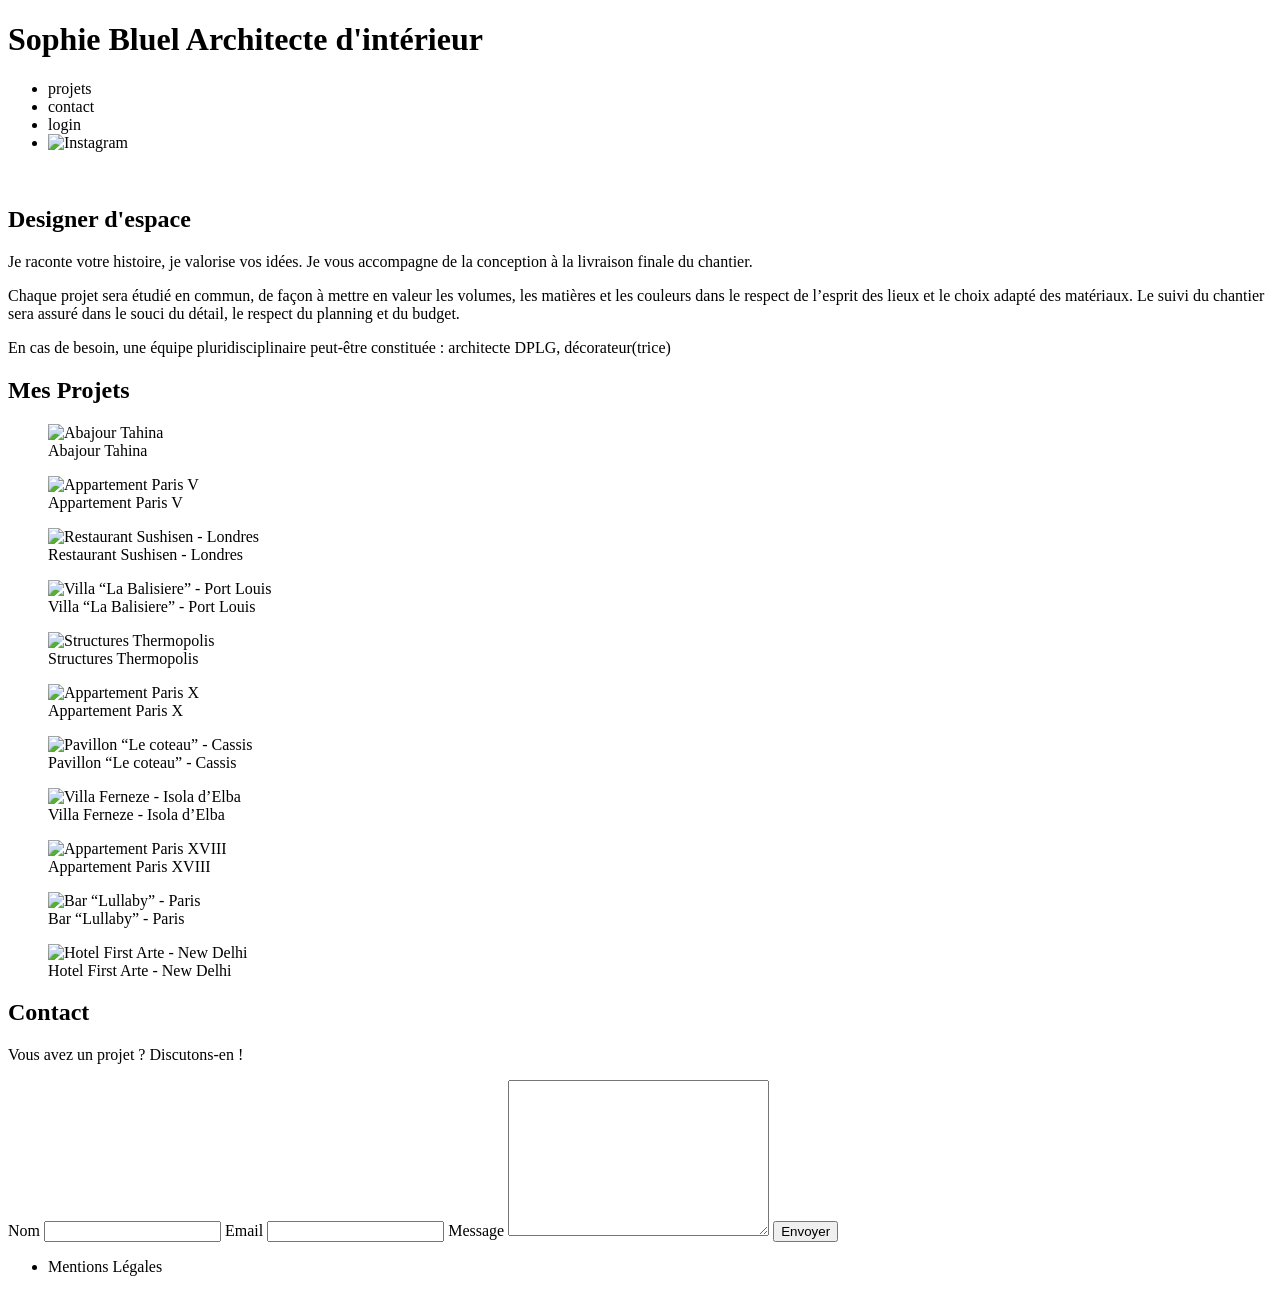
==== FrontEnd/index.html @ 2f59f2b0 "Display gallery dynamically from API" ====
<!DOCTYPE html>
<html lang="fr">
<head>
	<meta charset="UTF-8">
	<title>Sophie Bluel - Architecte d'intérieur</title>
	<meta name="viewport" content="width=device-width, initial-scale=1.0">
	<link rel="preconnect" href="https://fonts.googleapis.com">
	<link rel="preconnect" href="https://fonts.gstatic.com" crossorigin>
	<link href="https://fonts.googleapis.com/css2?family=Syne:wght@700;800&family=Work+Sans&display=swap" rel="stylesheet">
	<meta name="description" content="">
	<link rel="stylesheet" href="./assets/style.css">
</head>
<body>
<header>
	<h1>Sophie Bluel <span>Architecte d'intérieur</span></h1>
	<nav>
		<ul>
			<li>projets</li>
			<li>contact</li>
			<li>login</li>
			<li><img src="./assets/icons/instagram.png" alt="Instagram"></li>
		</ul>
	</nav>
</header>
<main>
	<section id="introduction">
		<figure>
			<img src="./assets/images/sophie-bluel.png" alt="">
		</figure>
		<article>
			<h2>Designer d'espace</h2>
			<p>Je raconte votre histoire, je valorise vos idées. Je vous accompagne de la conception à la livraison finale du chantier.</p>
			<p>Chaque projet sera étudié en commun, de façon à mettre en valeur les volumes, les matières et les couleurs dans le respect de l’esprit des lieux et le choix adapté des matériaux. Le suivi du chantier sera assuré dans le souci du détail, le respect du planning et du budget.</p>
			<p>En cas de besoin, une équipe pluridisciplinaire peut-être constituée : architecte DPLG, décorateur(trice)</p>
		</article>
	</section>
	<section id="portfolio">
		<h2>Mes Projets</h2>
		<div class="gallery">
			<figure>
				<img src="assets/images/abajour-tahina.png" alt="Abajour Tahina">
				<figcaption>Abajour Tahina</figcaption>
			</figure>
			<figure>
				<img src="assets/images/appartement-paris-v.png" alt="Appartement Paris V">
				<figcaption>Appartement Paris V</figcaption>
			</figure>
			<figure>
				<img src="assets/images/restaurant-sushisen-londres.png" alt="Restaurant Sushisen - Londres">
				<figcaption>Restaurant Sushisen - Londres</figcaption>
			</figure>
			<figure>
				<img src="assets/images/la-balisiere.png" alt="Villa “La Balisiere” - Port Louis">
				<figcaption>Villa “La Balisiere” - Port Louis</figcaption>
			</figure>
			<figure>
				<img src="assets/images/structures-thermopolis.png" alt="Structures Thermopolis">
				<figcaption>Structures Thermopolis</figcaption>
			</figure>
			<figure>
				<img src="assets/images/appartement-paris-x.png" alt="Appartement Paris X">
				<figcaption>Appartement Paris X</figcaption>
			</figure>
			<figure>
				<img src="assets/images/le-coteau-cassis.png" alt="Pavillon “Le coteau” - Cassis">
				<figcaption>Pavillon “Le coteau” - Cassis</figcaption>
			</figure>
			<figure>
				<img src="assets/images/villa-ferneze.png" alt="Villa Ferneze - Isola d’Elba">
				<figcaption>Villa Ferneze - Isola d’Elba</figcaption>
			</figure>
			<figure>
				<img src="assets/images/appartement-paris-xviii.png" alt="Appartement Paris XVIII">
				<figcaption>Appartement Paris XVIII</figcaption>
			</figure>
			<figure>
				<img src="assets/images/bar-lullaby-paris.png" alt="Bar “Lullaby” - Paris">
				<figcaption>Bar “Lullaby” - Paris</figcaption>
			</figure>
			<figure>
				<img src="assets/images/hotel-first-arte-new-delhi.png" alt="Hotel First Arte - New Delhi">
				<figcaption>Hotel First Arte - New Delhi</figcaption>
			</figure>
		</div>
	</section>
	<section id="contact">
		<h2>Contact</h2>
		<p>Vous avez un projet ? Discutons-en !</p>
		<form action="#" method="post">
			<label for="name">Nom</label>
			<input type="text" name="name" id="name">
			<label for="email">Email</label>
			<input type="email" name="email" id="email">
			<label for="message">Message</label>
			<textarea name="message" id="message" cols="30" rows="10"></textarea>
			<input type="submit" value="Envoyer">
		</form>
	</section>
</main>

<footer>
	<nav>
		<ul>
			<li>Mentions Légales</li>
		</ul>
	</nav>
</footer>
<script src="./script.js"></script>
</body>
</html>
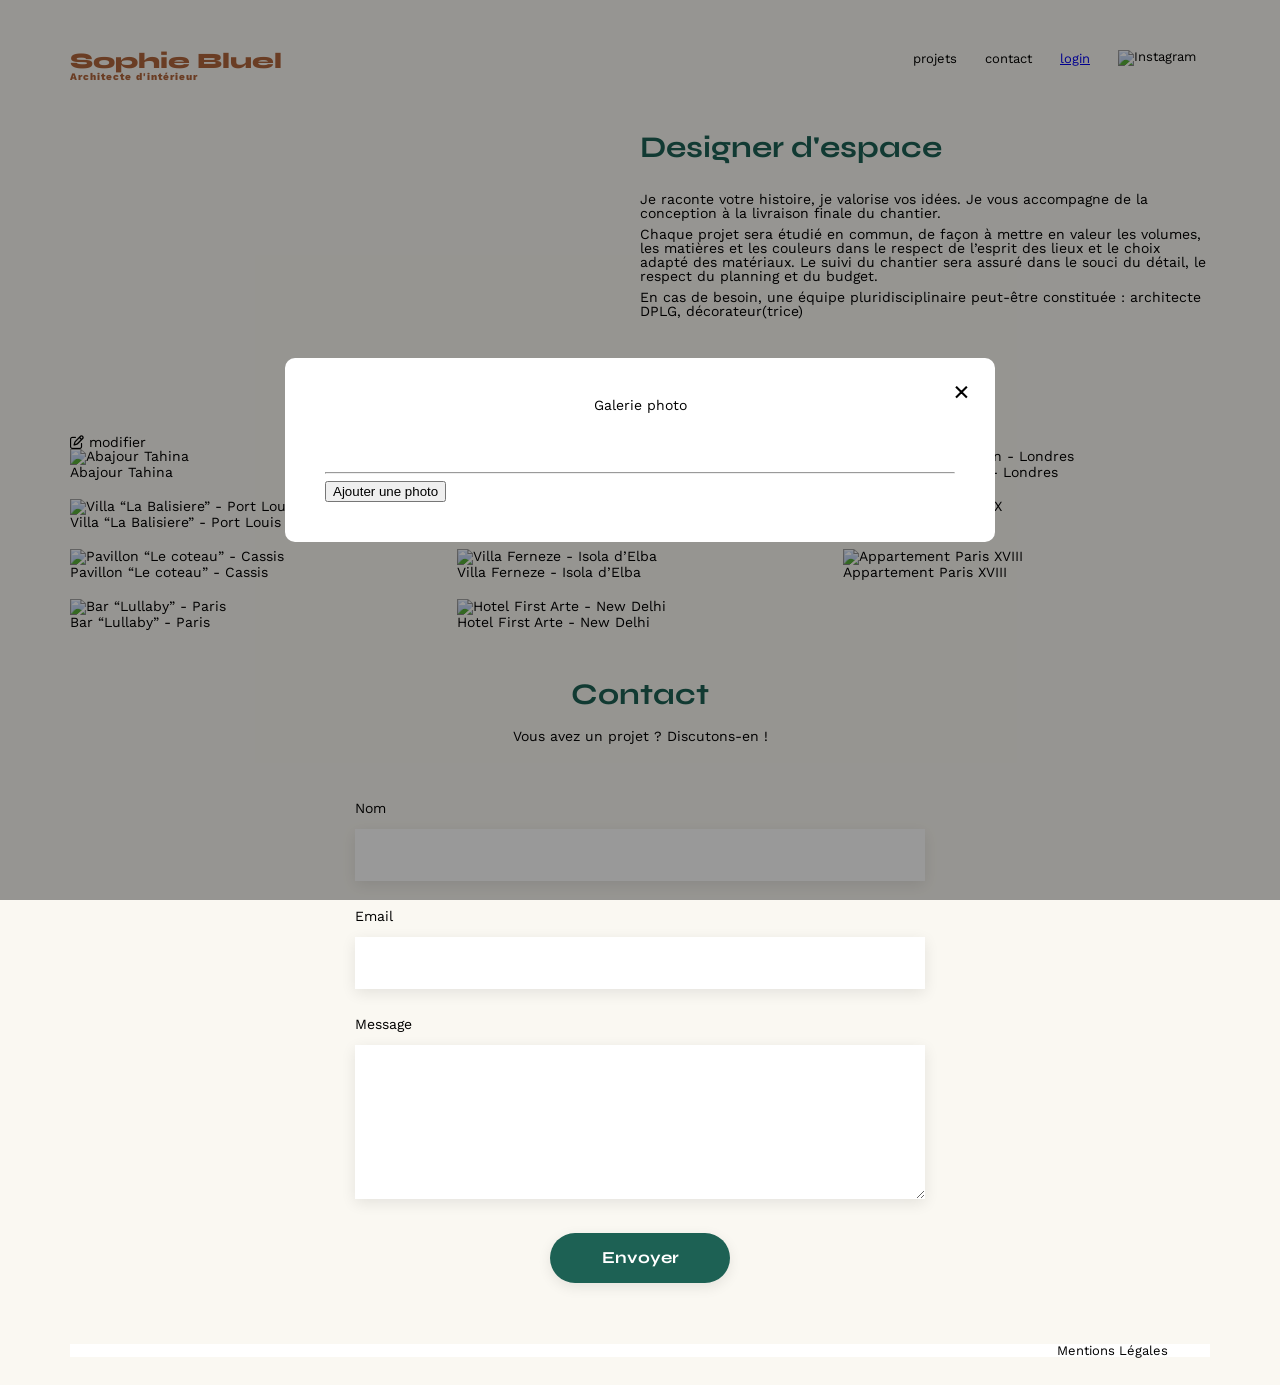
==== commit bd1731a8: "feat: ajouter la galerie de la modale avec les icônes de suppression" ====
--- a/FrontEnd/index.html
+++ b/FrontEnd/index.html
@@ -8,6 +8,9 @@
 	<link rel="preconnect" href="https://fonts.gstatic.com" crossorigin>
 	<link href="https://fonts.googleapis.com/css2?family=Syne:wght@700;800&family=Work+Sans&display=swap" rel="stylesheet">
 	<meta name="description" content="">
+	<link rel="stylesheet"
+    href="https://cdnjs.cloudflare.com/ajax/libs/font-awesome/6.5.2/css/all.min.css">
+	<script src="./script.js" defer></script>
 	<link rel="stylesheet" href="./assets/style.css">
 </head>
 <body>
@@ -15,12 +18,12 @@
 	<h1>Sophie Bluel <span>Architecte d'intérieur</span></h1>
 	<nav>
 		<ul>
-			<li>projets</li>
-			<li>contact</li>
-			<li>login</li>
-			<li><img src="./assets/icons/instagram.png" alt="Instagram"></li>
-		</ul>
-	</nav>
+          <li>projets</li>
+          <li>contact</li>
+          <li><a id="login-link" href="login.html">login</a></li>
+          <li><img src="./assets/icons/instagram.png" alt="Instagram"></li>
+       </ul>
+   </nav>
 </header>
 <main>
 	<section id="introduction">
@@ -34,9 +37,22 @@
 			<p>En cas de besoin, une équipe pluridisciplinaire peut-être constituée : architecte DPLG, décorateur(trice)</p>
 		</article>
 	</section>
+
 	<section id="portfolio">
-		<h2>Mes Projets</h2>
-		<div class="gallery">
+
+    <div class="portfolio-title">
+
+        <h2>Mes Projets</h2>
+
+        <div id="edit-project" class="edit-project">
+            <i class="fa-regular fa-pen-to-square"></i>
+            <span>modifier</span>
+        </div>
+
+    </div>
+
+    <div class="gallery">
+
 			<figure>
 				<img src="assets/images/abajour-tahina.png" alt="Abajour Tahina">
 				<figcaption>Abajour Tahina</figcaption>
@@ -105,6 +121,25 @@
 		</ul>
 	</nav>
 </footer>
-<script src="./script.js"></script>
+
+
+<div id="modal" class="modal hidden">
+    <div class="modal-content">
+
+        <span class="close">&times;</span>
+
+        <h3>Galerie photo</h3>
+
+        <div class="modal-gallery"></div>
+
+        <hr>
+
+        <button id="add-photo">
+            Ajouter une photo
+        </button>
+
+    </div>
+
+</div>
 </body>
 </html>
--- a/FrontEnd/assets/style.css
+++ b/FrontEnd/assets/style.css
@@ -0,0 +1,325 @@
+/* http://meyerweb.com/eric/tools/css/reset/
+   v2.0 | 20110126
+   License: none (public domain)
+*/
+
+/* ---------- LOGIN ---------- */
+
+#login {
+    width: 380px;
+    margin: 120px auto;
+}
+
+#login h2 {
+    text-align: center;
+    margin-bottom: 35px;
+}
+
+#login form {
+    display: flex;
+    flex-direction: column;
+}
+
+#login label {
+    margin-bottom: 8px;
+}
+
+#login input {
+    height: 40px;
+    border: none;
+    box-shadow: 0px 4px 14px rgba(0, 0, 0, 0.09);
+    margin-bottom: 30px;
+    padding: 0 15px;
+}
+
+#login input[type="submit"] {
+    margin-bottom: 30px;
+}
+
+#login a {
+    display: block;
+    text-align: center;
+    color: black;
+    text-decoration: underline;
+	font-weight: 500;
+}
+
+nav img {
+    width: 18px;
+    height: auto;
+	
+}
+
+
+
+html, body, div, span, applet, object, iframe,
+h1, h2, h3, h4, h5, h6, p, blockquote, pre,
+a, abbr, acronym, address, big, cite, code,
+del, dfn, em, img, ins, kbd, q, s, samp,
+small, strike, strong, sub, sup, tt, var,
+b, u, i, center,
+dl, dt, dd, ol, ul, li,
+fieldset, form, label, legend,
+table, caption, tbody, tfoot, thead, tr, th, td,
+article, aside, canvas, details, embed,
+figure, figcaption, footer, header, hgroup,
+menu, nav, output, ruby, section, summary,
+time, mark, audio, video {
+	margin: 0;
+	padding: 0;
+	border: 0;
+	font-size: 100%;
+	font: inherit;
+	vertical-align: baseline;
+}
+/* HTML5 display-role reset for older browsers */
+article, aside, details, figcaption, figure,
+footer, header, hgroup, menu, nav, section {
+	display: block;
+}
+body {
+	line-height: 1;
+}
+ol, ul {
+	list-style: none;
+}
+blockquote, q {
+	quotes: none;
+}
+blockquote:before, blockquote:after,
+q:before, q:after {
+	content: '';
+	content: none;
+}
+table {
+	border-collapse: collapse;
+	border-spacing: 0;
+}
+/** end reset css**/
+body {
+	max-width: 1140px;
+	margin:auto;
+	font-family: 'Work Sans' ;
+	font-size: 14px;
+	background-color: #FAF8F2;
+}
+header {
+	display: flex;
+	justify-content: space-between;
+	margin: 50px 0
+}
+section {
+	margin: 50px 0
+}
+
+h1{
+	display: flex;
+	flex-direction: column;
+	font-family: 'Syne';
+	font-size: 22px;
+	font-weight: 800;
+	color: #B1663C
+}
+
+h1 > span {
+	font-family: 'Work Sans';
+	font-size:10px;
+	letter-spacing: 0.1em;
+;
+}
+
+h2{
+	font-family: 'Syne';
+	font-weight: 700;
+	font-size: 30px;
+	color: #1D6154
+}
+nav ul {
+	display: flex;
+	align-items: center;
+	list-style-type: none;
+
+}
+nav li {
+	padding: 0 14px;
+	font-size: 13px;
+}
+
+nav li strong {
+    font-weight: 700;
+}
+
+li:hover {
+	color: #B1663C;
+}
+#introduction {
+	display: flex;
+	align-items: center;
+}
+#introduction figure {
+	flex: 1
+}
+#introduction img {
+	display: block;
+	margin: auto;
+	width: 80%;
+}
+
+#introduction article {
+	flex: 1
+}
+#introduction h2 {
+	margin-bottom: 1em;
+}
+
+#introduction p {
+	margin-bottom: 0.5em;
+}
+#portfolio h2 {
+	text-align: center;
+	margin-bottom: 1em;
+}
+.gallery {
+	width: 100%;
+	display: grid;
+	grid-template-columns: 1fr 1fr 1fr;
+	grid-column-gap: 20px;
+	grid-row-gap: 20px;
+}
+
+.gallery img {
+	width: 100%;
+
+}
+#contact {
+	width: 50%;
+margin: auto;
+}
+#contact > * {
+	text-align: center;
+
+}
+#contact h2{
+	margin-bottom: 20px;
+}
+#contact form {
+	text-align: left;
+	margin-top:30px;
+	display: flex;
+	flex-direction: column;
+}
+
+#contact input {
+	height: 50px;
+	font-size: 1.2em;
+	border: none;
+	box-shadow: 0px 4px 14px rgba(0, 0, 0, 0.09);
+}
+#contact label {
+	margin: 2em 0 1em 0;
+}
+#contact textarea {
+	border: none;
+	box-shadow: 0px 4px 14px rgba(0, 0, 0, 0.09);
+}
+
+input[type="submit"]{
+	font-family: 'Syne';
+	font-weight: 700;
+	color: white;
+	background-color: #1D6154;
+	margin : 2em auto ;
+	width: 180px;
+	text-align: center;
+	border-radius: 60px ;
+}
+
+footer {
+    background-color: #FFFFFF;
+}
+
+footer nav ul {
+	display: flex;
+	justify-content: flex-end;
+	margin: 2em
+}
+
+.edit-mode {
+    background-color: black;
+    color: white;
+    height: 59px;
+    display: flex;
+    justify-content: center;
+    align-items: center;
+    gap: 10px;
+    font-size: 16px;
+}
+
+
+.hidden {
+    display: none;
+}
+
+.modal {
+    position: fixed;
+    inset: 0;
+    background: rgba(0,0,0,.4);
+
+    display: flex;
+    justify-content: center;
+    align-items: center;
+}
+
+.modal-content {
+    width: 630px;
+    background: white;
+    border-radius: 10px;
+    padding: 40px;
+    position: relative;
+}
+
+.close {
+    position: absolute;
+    right: 25px;
+    top: 20px;
+    font-size: 28px;
+    cursor: pointer;
+}
+
+.modal h3{
+    text-align:center;
+    margin-bottom:30px;
+}
+
+
+.modal-gallery {
+    display: grid;
+    grid-template-columns: repeat(5, 1fr);
+    gap: 15px;
+    margin: 30px 0;
+}
+
+
+.modal-gallery img {
+    width: 100%;
+    height: 110px;
+    object-fit: cover;
+    display: block;
+}
+
+.modal-gallery figure {
+    position: relative;
+    margin: 0;
+}
+
+.modal-gallery .fa-trash-can {
+    position: absolute;
+    top: 6px;
+    right: 6px;
+    background-color: black;
+    color: white;
+    font-size: 10px;
+    padding: 5px;
+    border-radius: 2px;
+    cursor: pointer;
+}
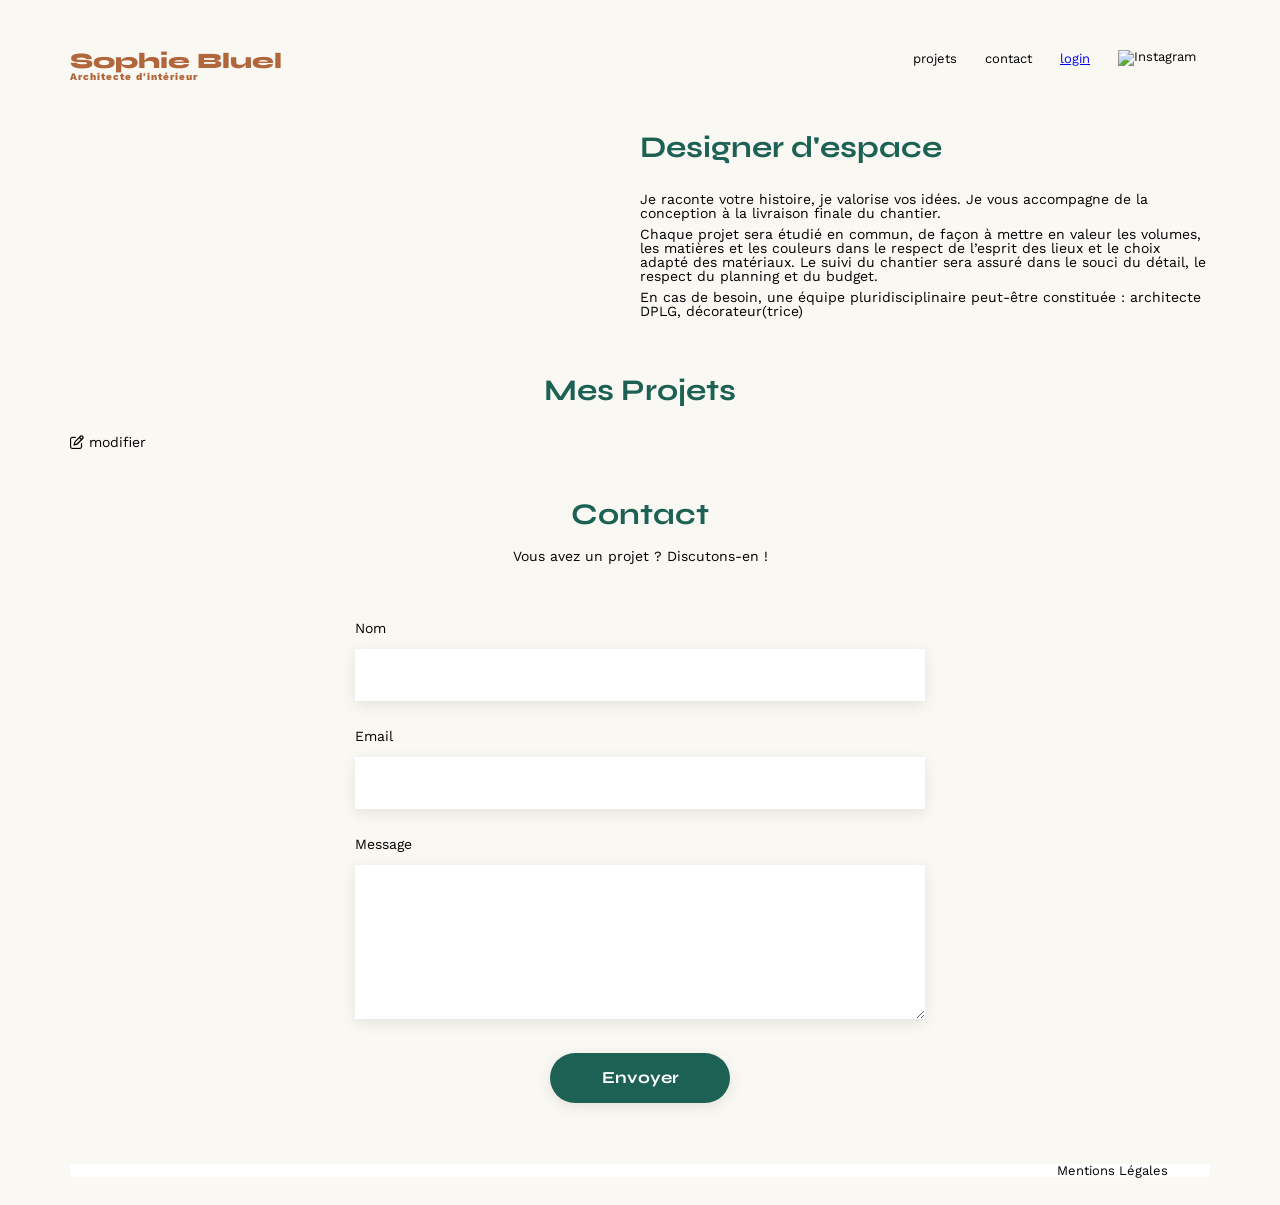
==== commit 763d482f: "feat: add photo view navigation and load categories" ====
--- a/FrontEnd/index.html
+++ b/FrontEnd/index.html
@@ -38,7 +38,7 @@
 		</article>
 	</section>
 
-	<section id="portfolio">
+<section id="portfolio">
 
     <div class="portfolio-title">
 
@@ -51,54 +51,11 @@
 
     </div>
 
-    <div class="gallery">
+    <div class="gallery"></div>
 
-			<figure>
-				<img src="assets/images/abajour-tahina.png" alt="Abajour Tahina">
-				<figcaption>Abajour Tahina</figcaption>
-			</figure>
-			<figure>
-				<img src="assets/images/appartement-paris-v.png" alt="Appartement Paris V">
-				<figcaption>Appartement Paris V</figcaption>
-			</figure>
-			<figure>
-				<img src="assets/images/restaurant-sushisen-londres.png" alt="Restaurant Sushisen - Londres">
-				<figcaption>Restaurant Sushisen - Londres</figcaption>
-			</figure>
-			<figure>
-				<img src="assets/images/la-balisiere.png" alt="Villa “La Balisiere” - Port Louis">
-				<figcaption>Villa “La Balisiere” - Port Louis</figcaption>
-			</figure>
-			<figure>
-				<img src="assets/images/structures-thermopolis.png" alt="Structures Thermopolis">
-				<figcaption>Structures Thermopolis</figcaption>
-			</figure>
-			<figure>
-				<img src="assets/images/appartement-paris-x.png" alt="Appartement Paris X">
-				<figcaption>Appartement Paris X</figcaption>
-			</figure>
-			<figure>
-				<img src="assets/images/le-coteau-cassis.png" alt="Pavillon “Le coteau” - Cassis">
-				<figcaption>Pavillon “Le coteau” - Cassis</figcaption>
-			</figure>
-			<figure>
-				<img src="assets/images/villa-ferneze.png" alt="Villa Ferneze - Isola d’Elba">
-				<figcaption>Villa Ferneze - Isola d’Elba</figcaption>
-			</figure>
-			<figure>
-				<img src="assets/images/appartement-paris-xviii.png" alt="Appartement Paris XVIII">
-				<figcaption>Appartement Paris XVIII</figcaption>
-			</figure>
-			<figure>
-				<img src="assets/images/bar-lullaby-paris.png" alt="Bar “Lullaby” - Paris">
-				<figcaption>Bar “Lullaby” - Paris</figcaption>
-			</figure>
-			<figure>
-				<img src="assets/images/hotel-first-arte-new-delhi.png" alt="Hotel First Arte - New Delhi">
-				<figcaption>Hotel First Arte - New Delhi</figcaption>
-			</figure>
-		</div>
-	</section>
+</section>
+
+
 	<section id="contact">
 		<h2>Contact</h2>
 		<p>Vous avez un projet ? Discutons-en !</p>
@@ -126,20 +83,77 @@
 <div id="modal" class="modal hidden">
     <div class="modal-content">
 
-        <span class="close">&times;</span>
+        <!-- Vue Galerie -->
+        <div id="gallery-view">
 
-        <h3>Galerie photo</h3>
+            <span class="close">&times;</span>
 
-        <div class="modal-gallery"></div>
+            <h3>Galerie photo</h3>
 
-        <hr>
+            <div class="modal-gallery"></div>
 
-        <button id="add-photo">
-            Ajouter une photo
-        </button>
+            <hr>
 
-    </div>
+            <button id="add-photo">
+                Ajouter une photo
+            </button>
 
-</div>
+        </div>
+
+        <!-- Vue Ajout -->
+        <div id="add-photo-view" class="hidden">
+
+            <span id="back-button">
+                <i class="fa-solid fa-arrow-left"></i>
+            </span>
+
+            <span class="close">&times;</span>
+
+            <h3>Ajout photo</h3>
+
+            <form id="add-photo-form">
+
+                <div class="image-upload">
+
+                    <i class="fa-regular fa-image"></i>
+
+                    <label for="image" class="upload-button">
+                        + Ajouter photo
+                    </label>
+
+                    <input
+                        type="file"
+                        id="image"
+                        accept=".jpg,.png"
+                        hidden
+                    >
+
+                    <p>jpg, png : 4 Mo max</p>
+
+                </div>
+
+                <label for="title">Titre</label>
+                <input type="text" id="title">
+
+                <label for="category">Catégorie</label>
+
+                <select id="category">
+                    <option value=""></option>
+                </select>
+
+                <hr>
+
+                <button type="submit" id="validate-button">
+                    Valider
+                </button>
+
+            </form>
+
+        </div> <!-- fin add-photo-view -->
+
+    </div> <!-- fin modal-content -->
+
+</div> <!-- fin modal -->
+
 </body>
 </html>
--- a/FrontEnd/assets/style.css
+++ b/FrontEnd/assets/style.css
@@ -256,10 +256,6 @@
 }
 
 
-.hidden {
-    display: none;
-}
-
 .modal {
     position: fixed;
     inset: 0;
@@ -277,6 +273,11 @@
     padding: 40px;
     position: relative;
 }
+
+.hidden {
+    display: none;
+}
+
 
 .close {
     position: absolute;
